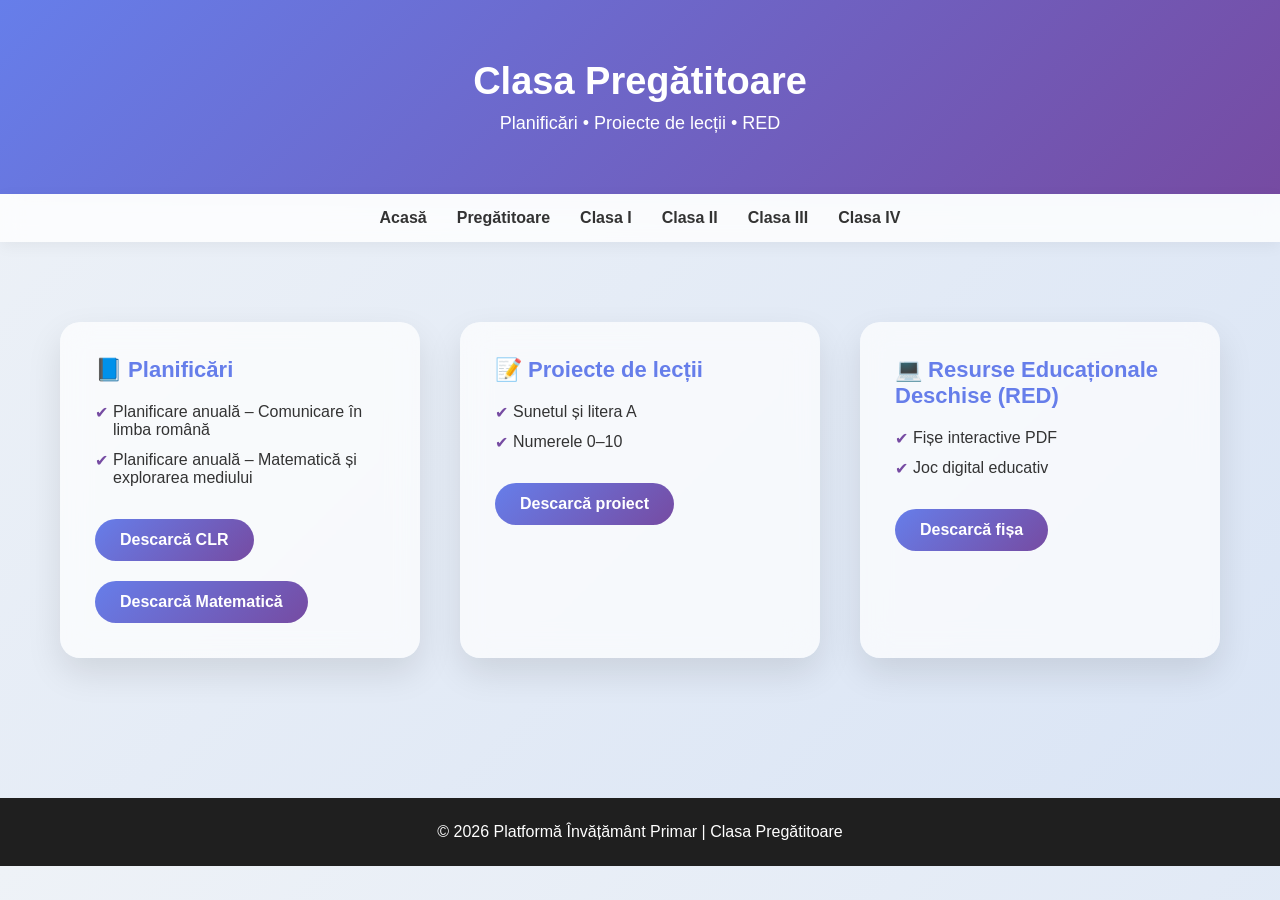
==== clasapregatitoare.html @ a6f1e0ff "Update clasapregatitoare.html" ====
<!DOCTYPE html>
<html lang="ro">
<head>
<meta charset="UTF-8">
<meta name="viewport" content="width=device-width, initial-scale=1.0">
<title>Clasa Pregătitoare</title>
<link rel="stylesheet" href="style.css">
</head>
<body>

<header>
<h1>Clasa Pregătitoare</h1>
<p>Planificări • Proiecte de lecții • RED</p>
</header>

<nav>
<ul>
<li><a href="index.html">Acasă</a></li>
<li><a href="clasapregatitoare.html">Pregătitoare</a></li>
<li><a href="clasa1.html">Clasa I</a></li>
<li><a href="clasa2.html">Clasa II</a></li>
<li><a href="clasa3.html">Clasa III</a></li>
<li><a href="clasa4.html">Clasa IV</a></li>
</ul>
</nav>

<div class="container">
<div class="card-grid">

<div class="card">
<h3>📘 Planificări</h3>
<ul>
<li>Planificare anuală – Comunicare în limba română</li>
<li>Planificare anuală – Matematică și explorarea mediului</li>
</ul>
<a href="pdf/Planificare_calendaristica_-_clasa_pregatitoare_2025.pdf" class="btn" download>Descarcă CLR</a>
<br>
<a href="pdf/Planificare_calendaristica_-_clasa_pregatitoare_2025.pdf" class="btn" download>Descarcă Matematică</a>
</div>

<div class="card">
<h3>📝 Proiecte de lecții</h3>
<ul>
<li>Sunetul și litera A</li>
<li>Numerele 0–10</li>
</ul>
<a href="pdf/proiect-litera-a.pdf" class="btn" download>Descarcă proiect</a>
</div>

<div class="card">
<h3>💻 Resurse Educaționale Deschise (RED)</h3>
<ul>
<li>Fișe interactive PDF</li>
<li>Joc digital educativ</li>
</ul>
<a href="pdf/fisa-interactiva.pdf" class="btn" download>Descarcă fișa</a>
</div>

</div>
</div>

<footer>
© 2026 Platformă Învățământ Primar | Clasa Pregătitoare
</footer>

</body>
</html>
---- style.css ----
* {
    margin: 0;
    padding: 0;
    box-sizing: border-box;
}

body {
    font-family: 'Segoe UI', sans-serif;
    background: linear-gradient(135deg, #eef2f7, #d9e4f5);
    color: #333;
    scroll-behavior: smooth;
}

/* HEADER */

header {
    background: linear-gradient(135deg, #667eea, #764ba2);
    color: white;
    text-align: center;
    padding: 60px 20px;
    animation: fadeDown 1s ease-in-out;
}

header h1 {
    font-size: 38px;
}

header p {
    margin-top: 10px;
    font-size: 18px;
}

/* NAV */

nav {
    background: rgba(255,255,255,0.8);
    backdrop-filter: blur(10px);
    padding: 15px;
    position: sticky;
    top: 0;
    box-shadow: 0 4px 15px rgba(0,0,0,0.05);
}

nav ul {
    display: flex;
    justify-content: center;
    list-style: none;
    gap: 30px;
}

nav a {
    text-decoration: none;
    color: #333;
    font-weight: 600;
    transition: 0.3s;
}

nav a:hover {
    color: #667eea;
    transform: scale(1.05);
}

/* CONTAINER */

.container {
    max-width: 1200px;
    margin: auto;
    padding: 80px 20px;
}

/* CARD GRID */

.card-grid {
    display: grid;
    grid-template-columns: repeat(auto-fit, minmax(300px, 1fr));
    gap: 40px;
}

/* CARDS */

.card {
    background: rgba(255,255,255,0.7);
    backdrop-filter: blur(15px);
    padding: 35px;
    border-radius: 20px;
    box-shadow: 0 15px 35px rgba(0,0,0,0.1);
    transition: all 0.4s ease;
    animation: fadeUp 1s ease-in-out;
}

.card:hover {
    transform: translateY(-10px) scale(1.02);
}

.card h3 {
    margin-bottom: 20px;
    color: #667eea;
    font-size: 22px;
}

.card ul {
    list-style: none;
}

.card ul li {
    margin-bottom: 12px;
    padding-left: 18px;
    position: relative;
}

.card ul li::before {
    content: "✔";
    position: absolute;
    left: 0;
    color: #764ba2;
}

/* BUTTON */

.btn {
    display: inline-block;
    margin-top: 20px;
    padding: 12px 25px;
    background: linear-gradient(135deg, #667eea, #764ba2);
    color: white;
    border-radius: 30px;
    text-decoration: none;
    font-weight: 600;
    transition: 0.3s;
}

.btn:hover {
    transform: scale(1.08);
    box-shadow: 0 10px 20px rgba(102,126,234,0.4);
}

/* FOOTER */

footer {
    background: #1f1f1f;
    color: white;
    text-align: center;
    padding: 25px;
    margin-top: 60px;
}

/* ANIMATIONS */

@keyframes fadeUp {
    from {opacity: 0; transform: translateY(30px);}
    to {opacity: 1; transform: translateY(0);}
}

@keyframes fadeDown {
    from {opacity: 0; transform: translateY(-30px);}
    to {opacity: 1; transform: translateY(0);}
}
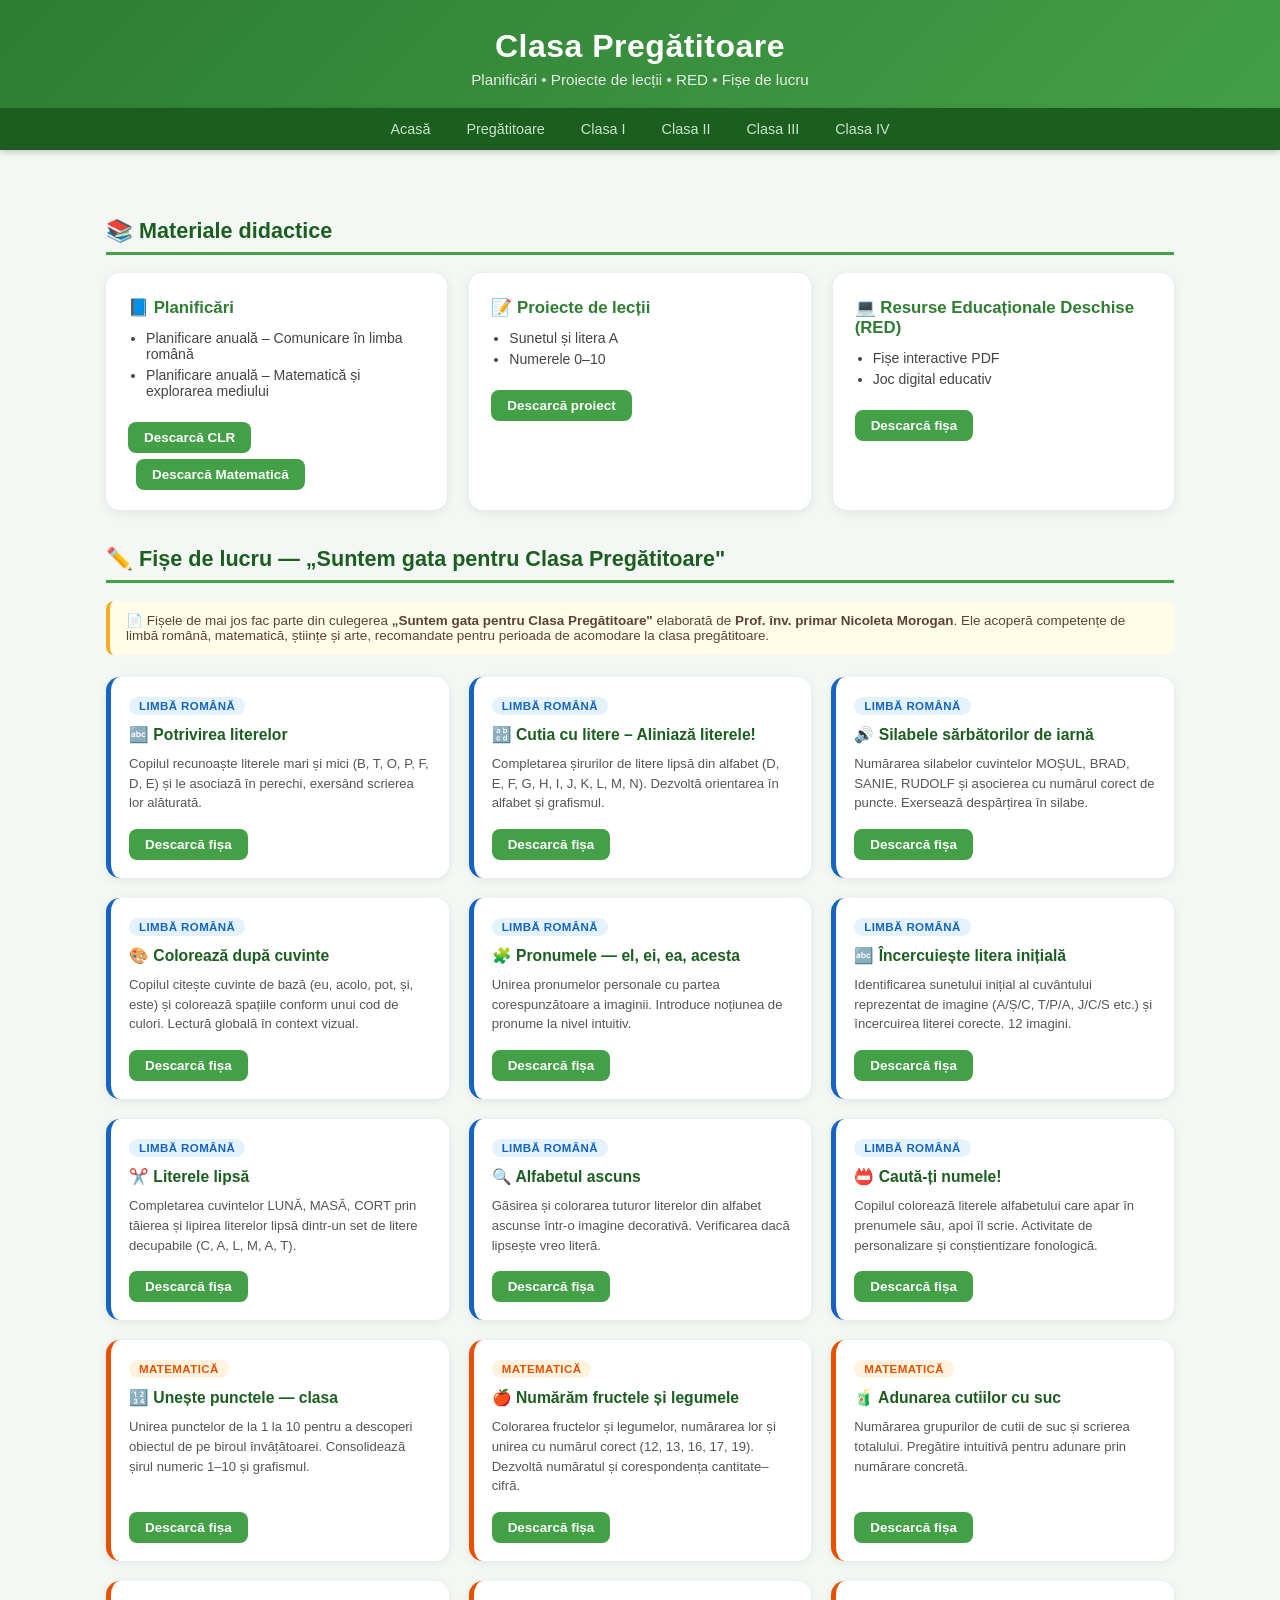
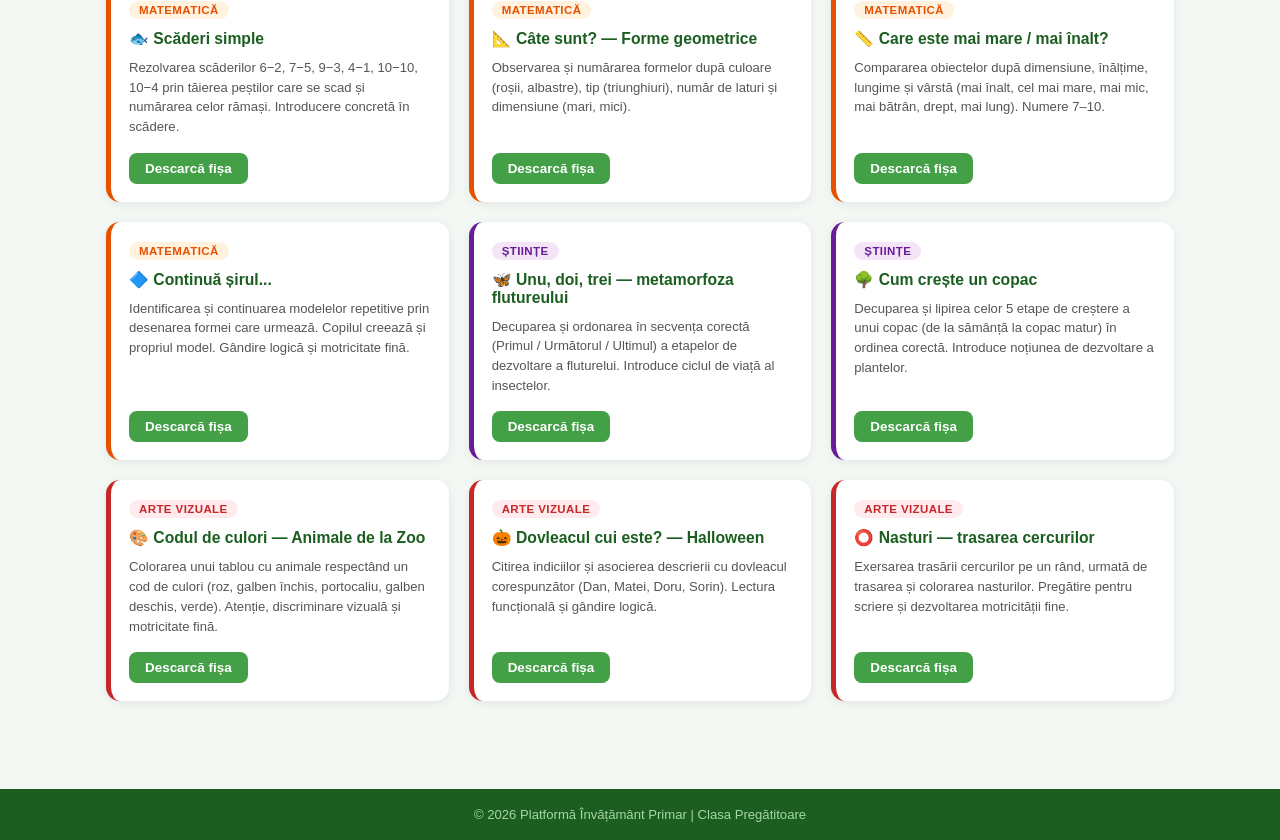
==== commit 40a8c520: "Update clasapregatitoare.html" ====
--- a/clasapregatitoare.html
+++ b/clasapregatitoare.html
@@ -4,63 +4,368 @@
 <meta charset="UTF-8">
 <meta name="viewport" content="width=device-width, initial-scale=1.0">
 <title>Clasa Pregătitoare</title>
-<link rel="stylesheet" href="style.css">
+<style>
+  /* ── Reset & base ── */
+  *, *::before, *::after { box-sizing: border-box; margin: 0; padding: 0; }
+
+  body {
+    font-family: 'Segoe UI', Arial, sans-serif;
+    background: #f4f8f4;
+    color: #2d3a2e;
+    min-height: 100vh;
+  }
+
+  /* ── Header ── */
+  header {
+    background: linear-gradient(135deg, #2e7d32 0%, #43a047 100%);
+    color: #fff;
+    padding: 28px 24px 20px;
+    text-align: center;
+    box-shadow: 0 3px 10px rgba(0,0,0,.18);
+  }
+  header h1 { font-size: 2rem; letter-spacing: .5px; }
+  header p  { margin-top: 6px; opacity: .88; font-size: .95rem; }
+
+  /* ── Nav ── */
+  nav {
+    background: #1b5e20;
+    position: sticky; top: 0; z-index: 100;
+    box-shadow: 0 2px 6px rgba(0,0,0,.2);
+  }
+  nav ul { display: flex; flex-wrap: wrap; list-style: none; justify-content: center; padding: 0 12px; }
+  nav ul li a {
+    display: block; color: #c8e6c9; padding: 13px 18px;
+    text-decoration: none; font-size: .9rem; font-weight: 500;
+    transition: background .2s, color .2s;
+  }
+  nav ul li a:hover { background: #2e7d32; color: #fff; }
+
+  /* ── Container ── */
+  .container { max-width: 1100px; margin: 0 auto; padding: 32px 16px 48px; }
+
+  /* ── Section titles ── */
+  .section-title {
+    font-size: 1.35rem; font-weight: 700; color: #1b5e20;
+    margin: 36px 0 18px; padding-bottom: 8px;
+    border-bottom: 3px solid #43a047;
+    display: flex; align-items: center; gap: 10px;
+  }
+
+  /* ── Card grid ── */
+  .card-grid {
+    display: grid;
+    grid-template-columns: repeat(auto-fill, minmax(300px, 1fr));
+    gap: 22px;
+  }
+
+  .card {
+    background: #fff;
+    border-radius: 14px;
+    padding: 24px 22px 20px;
+    box-shadow: 0 2px 12px rgba(0,0,0,.09);
+    display: flex; flex-direction: column; gap: 12px;
+    transition: transform .2s, box-shadow .2s;
+  }
+  .card:hover { transform: translateY(-3px); box-shadow: 0 6px 20px rgba(0,0,0,.13); }
+
+  .card h3 { font-size: 1.05rem; color: #2e7d32; }
+  .card ul { padding-left: 18px; }
+  .card ul li { font-size: .88rem; margin-bottom: 5px; color: #444; }
+
+  /* ── Buttons ── */
+  .btn {
+    display: inline-block; margin-top: 6px;
+    background: #43a047; color: #fff;
+    padding: 8px 16px; border-radius: 8px;
+    font-size: .84rem; font-weight: 600;
+    text-decoration: none; transition: background .2s;
+    width: fit-content;
+  }
+  .btn:hover { background: #2e7d32; }
+  .btn + .btn { margin-left: 8px; }
+
+  /* ── Fișe grid (wider cards for worksheets) ── */
+  .fise-grid {
+    display: grid;
+    grid-template-columns: repeat(auto-fill, minmax(270px, 1fr));
+    gap: 20px;
+  }
+
+  .fisa-card {
+    background: #fff;
+    border-radius: 14px;
+    padding: 20px 18px 18px;
+    box-shadow: 0 2px 10px rgba(0,0,0,.08);
+    display: flex; flex-direction: column; gap: 10px;
+    border-left: 5px solid #43a047;
+    transition: transform .2s, box-shadow .2s;
+  }
+  .fisa-card:hover { transform: translateY(-3px); box-shadow: 0 6px 18px rgba(0,0,0,.12); }
+
+  .fisa-card .badge {
+    display: inline-block; font-size: .72rem; font-weight: 700;
+    padding: 3px 10px; border-radius: 20px;
+    background: #e8f5e9; color: #2e7d32;
+    width: fit-content; text-transform: uppercase; letter-spacing: .4px;
+  }
+  .fisa-card h4 { font-size: .98rem; color: #1b5e20; }
+  .fisa-card p  { font-size: .82rem; color: #555; line-height: 1.5; flex: 1; }
+
+  /* domain color accents */
+  .fisa-card.clr  { border-left-color: #1565c0; }
+  .fisa-card.clr  .badge { background: #e3f2fd; color: #1565c0; }
+  .fisa-card.mat  { border-left-color: #e65100; }
+  .fisa-card.mat  .badge { background: #fff3e0; color: #e65100; }
+  .fisa-card.stiinte { border-left-color: #6a1b9a; }
+  .fisa-card.stiinte .badge { background: #f3e5f5; color: #6a1b9a; }
+  .fisa-card.arte { border-left-color: #c62828; }
+  .fisa-card.arte .badge { background: #ffebee; color: #c62828; }
+
+  /* ── Notice banner ── */
+  .notice {
+    background: #fffde7; border-left: 4px solid #f9a825;
+    border-radius: 8px; padding: 12px 16px;
+    font-size: .84rem; color: #5d4037; margin-bottom: 22px;
+  }
+
+  /* ── Footer ── */
+  footer {
+    background: #1b5e20; color: #a5d6a7;
+    text-align: center; padding: 18px;
+    font-size: .82rem; margin-top: 40px;
+  }
+
+  @media (max-width: 600px) {
+    header h1 { font-size: 1.4rem; }
+    nav ul li a { padding: 10px 11px; font-size: .8rem; }
+  }
+</style>
 </head>
 <body>
 
 <header>
-<h1>Clasa Pregătitoare</h1>
-<p>Planificări • Proiecte de lecții • RED</p>
+  <h1>Clasa Pregătitoare</h1>
+  <p>Planificări • Proiecte de lecții • RED • Fișe de lucru</p>
 </header>
 
 <nav>
-<ul>
-<li><a href="index.html">Acasă</a></li>
-<li><a href="clasapregatitoare.html">Pregătitoare</a></li>
-<li><a href="clasa1.html">Clasa I</a></li>
-<li><a href="clasa2.html">Clasa II</a></li>
-<li><a href="clasa3.html">Clasa III</a></li>
-<li><a href="clasa4.html">Clasa IV</a></li>
-</ul>
+  <ul>
+    <li><a href="index.html">Acasă</a></li>
+    <li><a href="clasapregatitoare.html">Pregătitoare</a></li>
+    <li><a href="clasa1.html">Clasa I</a></li>
+    <li><a href="clasa2.html">Clasa II</a></li>
+    <li><a href="clasa3.html">Clasa III</a></li>
+    <li><a href="clasa4.html">Clasa IV</a></li>
+  </ul>
 </nav>
 
 <div class="container">
-<div class="card-grid">
-
-<div class="card">
-<h3>📘 Planificări</h3>
-<ul>
-<li>Planificare anuală – Comunicare în limba română</li>
-<li>Planificare anuală – Matematică și explorarea mediului</li>
-</ul>
-<a href="pdf/Planificare_calendaristica_-_clasa_pregatitoare_2025.pdf" class="btn" download>Descarcă CLR</a>
-<br>
-<a href="pdf/Planificare_calendaristica_-_clasa_pregatitoare_2025.pdf" class="btn" download>Descarcă Matematică</a>
-</div>
-
-<div class="card">
-<h3>📝 Proiecte de lecții</h3>
-<ul>
-<li>Sunetul și litera A</li>
-<li>Numerele 0–10</li>
-</ul>
-<a href="pdf/proiect-litera-a.pdf" class="btn" download>Descarcă proiect</a>
-</div>
-
-<div class="card">
-<h3>💻 Resurse Educaționale Deschise (RED)</h3>
-<ul>
-<li>Fișe interactive PDF</li>
-<li>Joc digital educativ</li>
-</ul>
-<a href="pdf/fisa-interactiva.pdf" class="btn" download>Descarcă fișa</a>
-</div>
-
-</div>
-</div>
+
+  <!-- ═══════════════ PLANIFICĂRI & PROIECTE ════════════════ -->
+  <div class="section-title">📚 Materiale didactice</div>
+  <div class="card-grid">
+
+    <div class="card">
+      <h3>📘 Planificări</h3>
+      <ul>
+        <li>Planificare anuală – Comunicare în limba română</li>
+        <li>Planificare anuală – Matematică și explorarea mediului</li>
+      </ul>
+      <div>
+        <a href="pdf/Planificare_calendaristica_-_clasa_pregatitoare_2025.pdf" class="btn" download>Descarcă CLR</a>
+        <a href="pdf/Planificare_calendaristica_-_clasa_pregatitoare_2025.pdf" class="btn" download>Descarcă Matematică</a>
+      </div>
+    </div>
+
+    <div class="card">
+      <h3>📝 Proiecte de lecții</h3>
+      <ul>
+        <li>Sunetul și litera A</li>
+        <li>Numerele 0–10</li>
+      </ul>
+      <a href="pdf/proiect-litera-a.pdf" class="btn" download>Descarcă proiect</a>
+    </div>
+
+    <div class="card">
+      <h3>💻 Resurse Educaționale Deschise (RED)</h3>
+      <ul>
+        <li>Fișe interactive PDF</li>
+        <li>Joc digital educativ</li>
+      </ul>
+      <a href="pdf/fisa-interactiva.pdf" class="btn" download>Descarcă fișa</a>
+    </div>
+
+  </div><!-- /.card-grid -->
+
+
+  <!-- ═══════════════ FIȘE DE LUCRU ════════════════ -->
+  <div class="section-title">✏️ Fișe de lucru — „Suntem gata pentru Clasa Pregătitoare"</div>
+
+  <div class="notice">
+    📄 Fișele de mai jos fac parte din culegerea <strong>„Suntem gata pentru Clasa Pregătitoare"</strong>
+    elaborată de <strong>Prof. înv. primar Nicoleta Morogan</strong>. Ele acoperă competențe de limbă română,
+    matematică, științe și arte, recomandate pentru perioada de acomodare la clasa pregătitoare.
+  </div>
+
+  <div class="fise-grid">
+
+    <!-- CLR -->
+    <div class="fisa-card clr">
+      <span class="badge">Limbă română</span>
+      <h4>🔤 Potrivirea literelor</h4>
+      <p>Copilul recunoaște literele mari și mici (B, T, O, P, F, D, E) și le asociază în perechi, exersând scrierea lor alăturată.</p>
+      <a href="pdf/372310698-Clasa-Pregatitoare-Fise.pdf" class="btn" download>Descarcă fișa</a>
+    </div>
+
+    <div class="fisa-card clr">
+      <span class="badge">Limbă română</span>
+      <h4>🔡 Cutia cu litere – Aliniază literele!</h4>
+      <p>Completarea șirurilor de litere lipsă din alfabet (D, E, F, G, H, I, J, K, L, M, N). Dezvoltă orientarea în alfabet și grafismul.</p>
+      <a href="pdf/372310698-Clasa-Pregatitoare-Fise.pdf" class="btn" download>Descarcă fișa</a>
+    </div>
+
+    <div class="fisa-card clr">
+      <span class="badge">Limbă română</span>
+      <h4>🔊 Silabele sărbătorilor de iarnă</h4>
+      <p>Numărarea silabelor cuvintelor MOȘUL, BRAD, SANIE, RUDOLF și asocierea cu numărul corect de puncte. Exersează despărțirea în silabe.</p>
+      <a href="pdf/372310698-Clasa-Pregatitoare-Fise.pdf" class="btn" download>Descarcă fișa</a>
+    </div>
+
+    <div class="fisa-card clr">
+      <span class="badge">Limbă română</span>
+      <h4>🎨 Colorează după cuvinte</h4>
+      <p>Copilul citește cuvinte de bază (eu, acolo, pot, și, este) și colorează spațiile conform unui cod de culori. Lectură globală în context vizual.</p>
+      <a href="pdf/372310698-Clasa-Pregatitoare-Fise.pdf" class="btn" download>Descarcă fișa</a>
+    </div>
+
+    <div class="fisa-card clr">
+      <span class="badge">Limbă română</span>
+      <h4>🧩 Pronumele — el, ei, ea, acesta</h4>
+      <p>Unirea pronumelor personale cu partea corespunzătoare a imaginii. Introduce noțiunea de pronume la nivel intuitiv.</p>
+      <a href="pdf/372310698-Clasa-Pregatitoare-Fise.pdf" class="btn" download>Descarcă fișa</a>
+    </div>
+
+    <div class="fisa-card clr">
+      <span class="badge">Limbă română</span>
+      <h4>🔤 Încercuiește litera inițială</h4>
+      <p>Identificarea sunetului inițial al cuvântului reprezentat de imagine (A/Ș/C, T/P/A, J/C/S etc.) și încercuirea literei corecte. 12 imagini.</p>
+      <a href="pdf/372310698-Clasa-Pregatitoare-Fise.pdf" class="btn" download>Descarcă fișa</a>
+    </div>
+
+    <div class="fisa-card clr">
+      <span class="badge">Limbă română</span>
+      <h4>✂️ Literele lipsă</h4>
+      <p>Completarea cuvintelor LUNĂ, MASĂ, CORT prin tăierea și lipirea literelor lipsă dintr-un set de litere decupabile (C, A, L, M, A, T).</p>
+      <a href="pdf/372310698-Clasa-Pregatitoare-Fise.pdf" class="btn" download>Descarcă fișa</a>
+    </div>
+
+    <div class="fisa-card clr">
+      <span class="badge">Limbă română</span>
+      <h4>🔍 Alfabetul ascuns</h4>
+      <p>Găsirea și colorarea tuturor literelor din alfabet ascunse într-o imagine decorativă. Verificarea dacă lipsește vreo literă.</p>
+      <a href="pdf/372310698-Clasa-Pregatitoare-Fise.pdf" class="btn" download>Descarcă fișa</a>
+    </div>
+
+    <div class="fisa-card clr">
+      <span class="badge">Limbă română</span>
+      <h4>📛 Caută-ți numele!</h4>
+      <p>Copilul colorează literele alfabetului care apar în prenumele său, apoi îl scrie. Activitate de personalizare și conștientizare fonologică.</p>
+      <a href="pdf/372310698-Clasa-Pregatitoare-Fise.pdf" class="btn" download>Descarcă fișa</a>
+    </div>
+
+    <!-- MATEMATICĂ -->
+    <div class="fisa-card mat">
+      <span class="badge">Matematică</span>
+      <h4>🔢 Unește punctele — clasa</h4>
+      <p>Unirea punctelor de la 1 la 10 pentru a descoperi obiectul de pe biroul învățătoarei. Consolidează șirul numeric 1–10 și grafismul.</p>
+      <a href="pdf/372310698-Clasa-Pregatitoare-Fise.pdf" class="btn" download>Descarcă fișa</a>
+    </div>
+
+    <div class="fisa-card mat">
+      <span class="badge">Matematică</span>
+      <h4>🍎 Numărăm fructele și legumele</h4>
+      <p>Colorarea fructelor și legumelor, numărarea lor și unirea cu numărul corect (12, 13, 16, 17, 19). Dezvoltă număratul și corespondența cantitate–cifră.</p>
+      <a href="pdf/372310698-Clasa-Pregatitoare-Fise.pdf" class="btn" download>Descarcă fișa</a>
+    </div>
+
+    <div class="fisa-card mat">
+      <span class="badge">Matematică</span>
+      <h4>🧃 Adunarea cutiilor cu suc</h4>
+      <p>Numărarea grupurilor de cutii de suc și scrierea totalului. Pregătire intuitivă pentru adunare prin numărare concretă.</p>
+      <a href="pdf/372310698-Clasa-Pregatitoare-Fise.pdf" class="btn" download>Descarcă fișa</a>
+    </div>
+
+    <div class="fisa-card mat">
+      <span class="badge">Matematică</span>
+      <h4>🐟 Scăderi simple</h4>
+      <p>Rezolvarea scăderilor 6−2, 7−5, 9−3, 4−1, 10−10, 10−4 prin tăierea peștilor care se scad și numărarea celor rămași. Introducere concretă în scădere.</p>
+      <a href="pdf/372310698-Clasa-Pregatitoare-Fise.pdf" class="btn" download>Descarcă fișa</a>
+    </div>
+
+    <div class="fisa-card mat">
+      <span class="badge">Matematică</span>
+      <h4>📐 Câte sunt? — Forme geometrice</h4>
+      <p>Observarea și numărarea formelor după culoare (roșii, albastre), tip (triunghiuri), număr de laturi și dimensiune (mari, mici).</p>
+      <a href="pdf/372310698-Clasa-Pregatitoare-Fise.pdf" class="btn" download>Descarcă fișa</a>
+    </div>
+
+    <div class="fisa-card mat">
+      <span class="badge">Matematică</span>
+      <h4>📏 Care este mai mare / mai înalt?</h4>
+      <p>Compararea obiectelor după dimensiune, înălțime, lungime și vârstă (mai înalt, cel mai mare, mai mic, mai bătrân, drept, mai lung). Numere 7–10.</p>
+      <a href="pdf/372310698-Clasa-Pregatitoare-Fise.pdf" class="btn" download>Descarcă fișa</a>
+    </div>
+
+    <div class="fisa-card mat">
+      <span class="badge">Matematică</span>
+      <h4>🔷 Continuă șirul...</h4>
+      <p>Identificarea și continuarea modelelor repetitive prin desenarea formei care urmează. Copilul creează și propriul model. Gândire logică și motricitate fină.</p>
+      <a href="pdf/372310698-Clasa-Pregatitoare-Fise.pdf" class="btn" download>Descarcă fișa</a>
+    </div>
+
+    <!-- ȘTIINȚE -->
+    <div class="fisa-card stiinte">
+      <span class="badge">Științe</span>
+      <h4>🦋 Unu, doi, trei — metamorfoza flutureului</h4>
+      <p>Decuparea și ordonarea în secvența corectă (Primul / Următorul / Ultimul) a etapelor de dezvoltare a fluturelui. Introduce ciclul de viață al insectelor.</p>
+      <a href="pdf/372310698-Clasa-Pregatitoare-Fise.pdf" class="btn" download>Descarcă fișa</a>
+    </div>
+
+    <div class="fisa-card stiinte">
+      <span class="badge">Științe</span>
+      <h4>🌳 Cum crește un copac</h4>
+      <p>Decuparea și lipirea celor 5 etape de creștere a unui copac (de la sămânță la copac matur) în ordinea corectă. Introduce noțiunea de dezvoltare a plantelor.</p>
+      <a href="pdf/372310698-Clasa-Pregatitoare-Fise.pdf" class="btn" download>Descarcă fișa</a>
+    </div>
+
+    <!-- ARTE -->
+    <div class="fisa-card arte">
+      <span class="badge">Arte vizuale</span>
+      <h4>🎨 Codul de culori — Animale de la Zoo</h4>
+      <p>Colorarea unui tablou cu animale respectând un cod de culori (roz, galben închis, portocaliu, galben deschis, verde). Atenție, discriminare vizuală și motricitate fină.</p>
+      <a href="pdf/372310698-Clasa-Pregatitoare-Fise.pdf" class="btn" download>Descarcă fișa</a>
+    </div>
+
+    <div class="fisa-card arte">
+      <span class="badge">Arte vizuale</span>
+      <h4>🎃 Dovleacul cui este? — Halloween</h4>
+      <p>Citirea indiciilor și asocierea descrierii cu dovleacul corespunzător (Dan, Matei, Doru, Sorin). Lectura funcțională și gândire logică.</p>
+      <a href="pdf/372310698-Clasa-Pregatitoare-Fise.pdf" class="btn" download>Descarcă fișa</a>
+    </div>
+
+    <div class="fisa-card arte">
+      <span class="badge">Arte vizuale</span>
+      <h4>⭕ Nasturi — trasarea cercurilor</h4>
+      <p>Exersarea trasării cercurilor pe un rând, urmată de trasarea și colorarea nasturilor. Pregătire pentru scriere și dezvoltarea motricității fine.</p>
+      <a href="pdf/372310698-Clasa-Pregatitoare-Fise.pdf" class="btn" download>Descarcă fișa</a>
+    </div>
+
+  </div><!-- /.fise-grid -->
+
+</div><!-- /.container -->
 
 <footer>
-© 2026 Platformă Învățământ Primar | Clasa Pregătitoare
+  © 2026 Platformă Învățământ Primar | Clasa Pregătitoare
 </footer>
 
 </body>
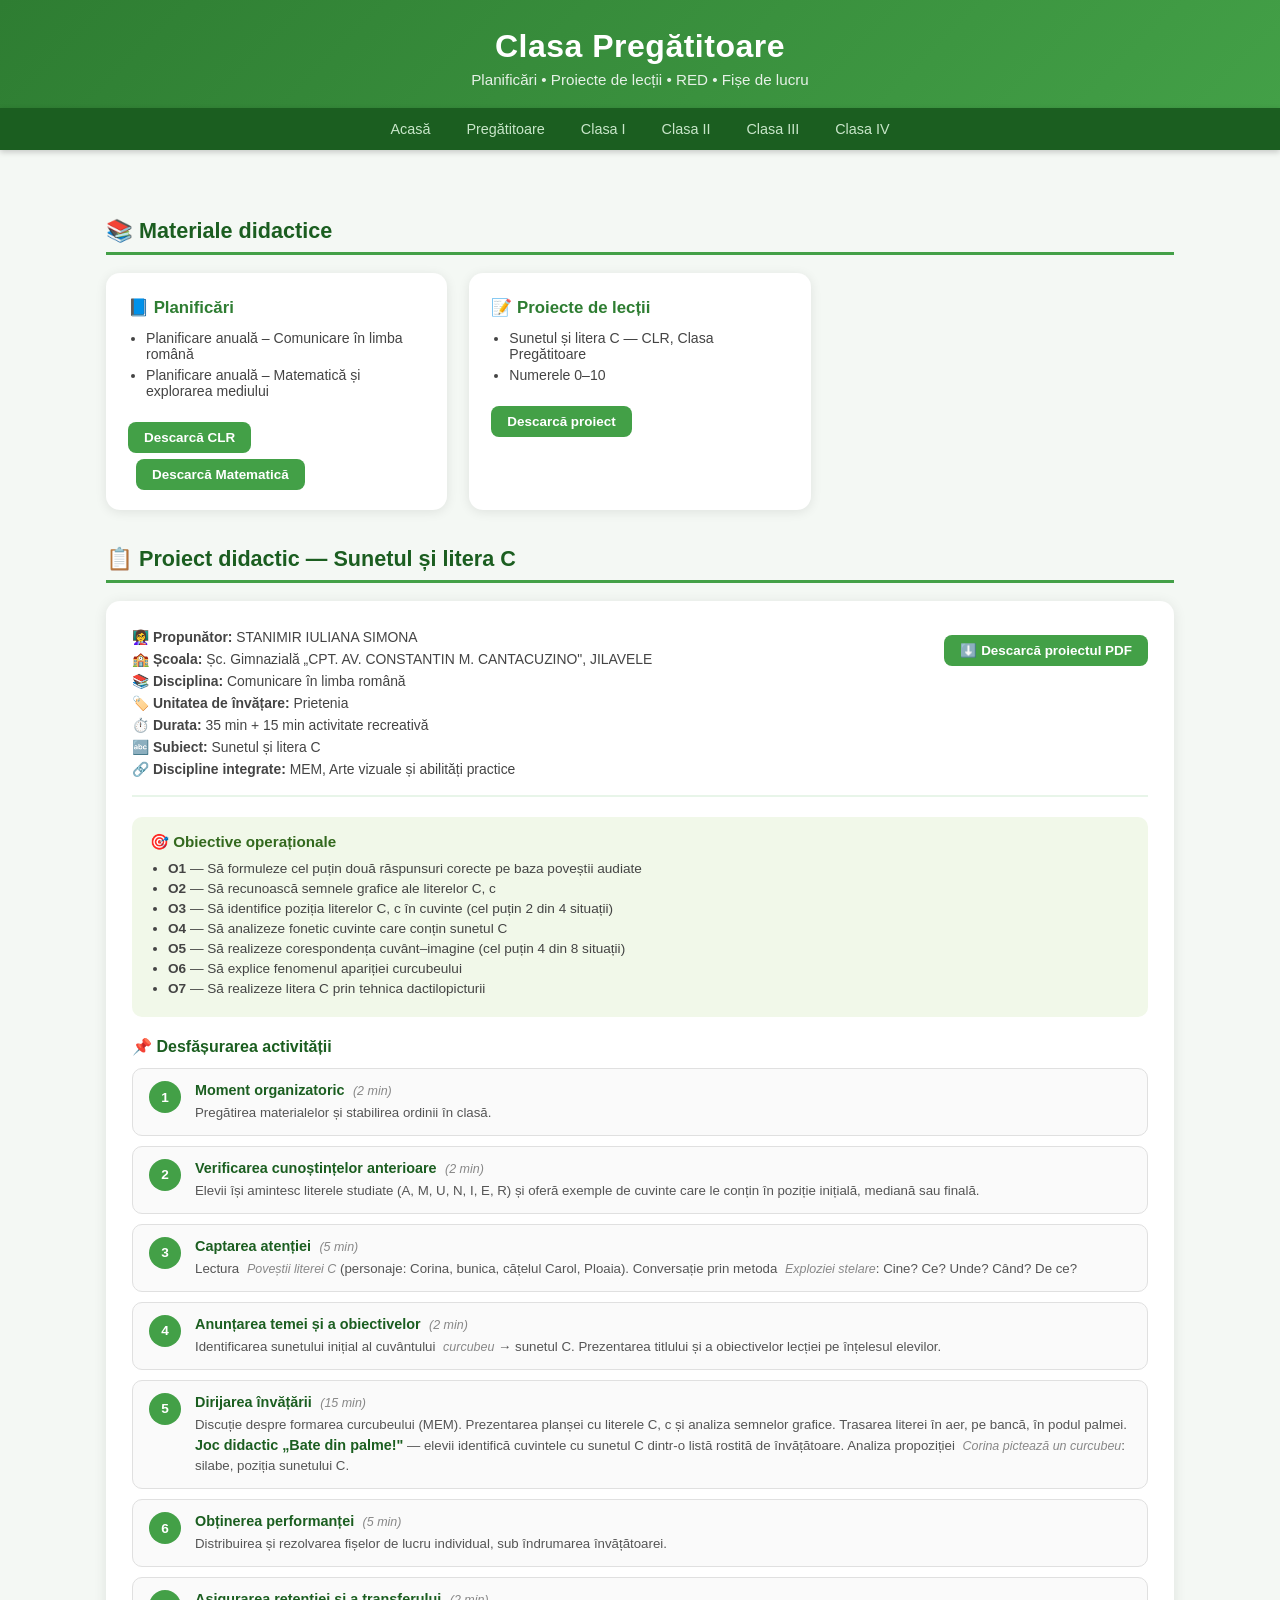
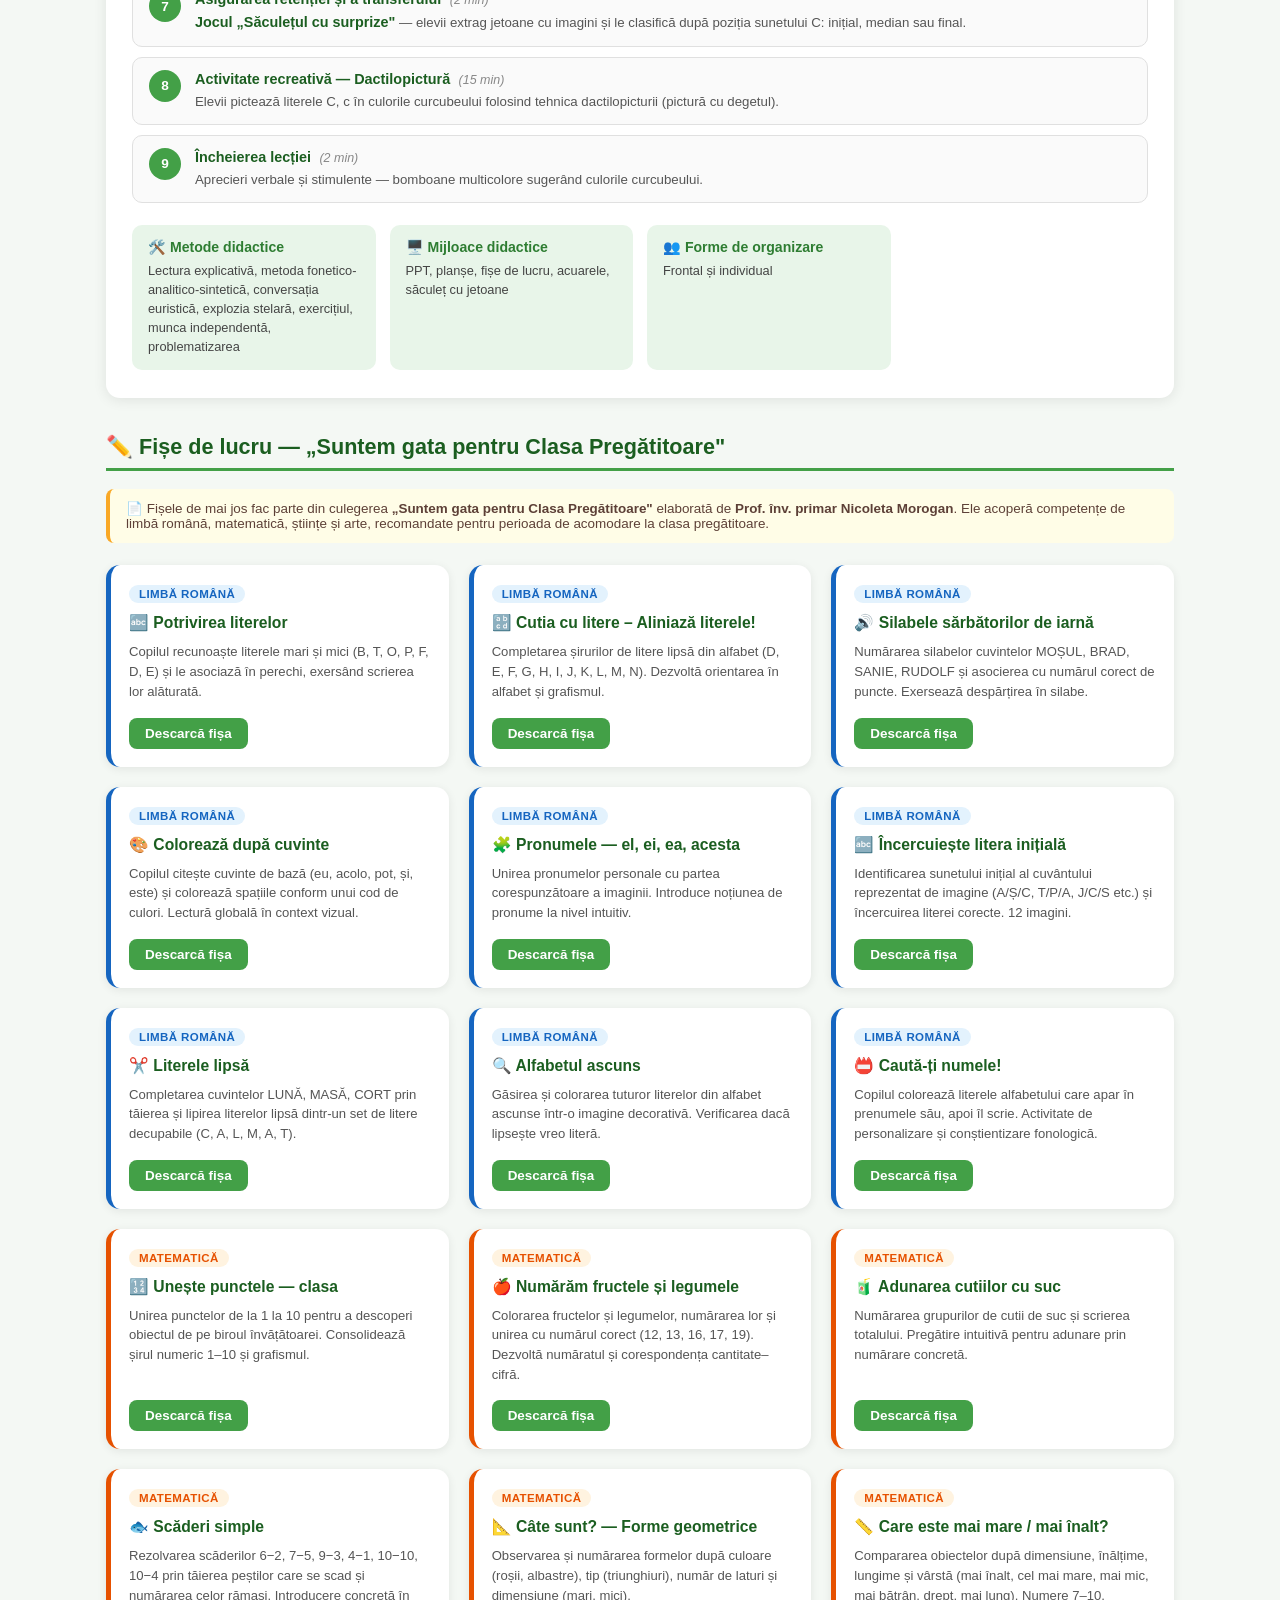
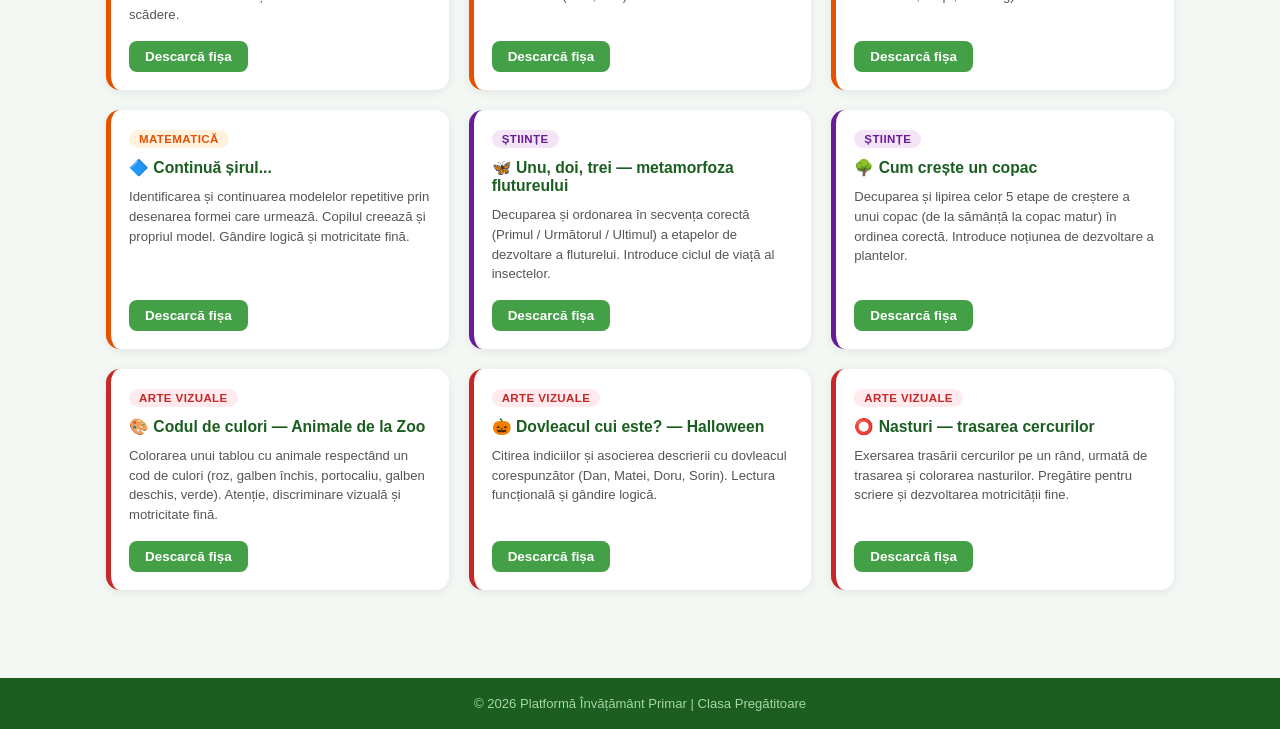
==== commit dae57bef: "Update clasapregatitoare.html" ====
--- a/clasapregatitoare.html
+++ b/clasapregatitoare.html
@@ -120,6 +120,60 @@
   .fisa-card.stiinte .badge { background: #f3e5f5; color: #6a1b9a; }
   .fisa-card.arte { border-left-color: #c62828; }
   .fisa-card.arte .badge { background: #ffebee; color: #c62828; }
+
+  /* ── Proiect didactic ── */
+  .proiect-box {
+    background: #fff;
+    border-radius: 14px;
+    padding: 28px 26px;
+    box-shadow: 0 2px 14px rgba(0,0,0,.09);
+    margin-bottom: 16px;
+  }
+
+  .proiect-header {
+    display: flex; flex-wrap: wrap; align-items: flex-start;
+    justify-content: space-between; gap: 16px;
+    padding-bottom: 18px; border-bottom: 2px solid #e8f5e9;
+    margin-bottom: 20px;
+  }
+  .proiect-meta { display: flex; flex-direction: column; gap: 6px; }
+  .proiect-meta span { font-size: .87rem; color: #444; }
+
+  .proiect-obiective {
+    background: #f1f8e9; border-radius: 10px;
+    padding: 16px 18px; margin-bottom: 4px;
+  }
+  .proiect-obiective h4 { color: #33691e; margin-bottom: 10px; font-size: .95rem; }
+  .proiect-obiective ul { padding-left: 18px; }
+  .proiect-obiective ul li { font-size: .85rem; color: #444; margin-bottom: 5px; }
+
+  .etape-grid { display: flex; flex-direction: column; gap: 10px; margin-bottom: 22px; }
+
+  .etapa {
+    display: flex; align-items: flex-start; gap: 14px;
+    background: #fafafa; border-radius: 10px;
+    padding: 12px 16px; border: 1px solid #e0e0e0;
+  }
+  .etapa-nr {
+    min-width: 32px; height: 32px; border-radius: 50%;
+    background: #43a047; color: #fff;
+    display: flex; align-items: center; justify-content: center;
+    font-size: .85rem; font-weight: 700; flex-shrink: 0;
+  }
+  .etapa-continut strong { font-size: .9rem; color: #1b5e20; }
+  .etapa-continut em { font-size: .78rem; color: #888; margin-left: 4px; }
+  .etapa-continut p { font-size: .83rem; color: #555; margin-top: 4px; line-height: 1.5; }
+
+  .proiect-strategii {
+    display: grid;
+    grid-template-columns: repeat(auto-fill, minmax(220px, 1fr));
+    gap: 14px; margin-top: 6px;
+  }
+  .proiect-strategii > div {
+    background: #e8f5e9; border-radius: 10px; padding: 14px 16px;
+  }
+  .proiect-strategii h4 { font-size: .88rem; color: #2e7d32; margin-bottom: 6px; }
+  .proiect-strategii p  { font-size: .8rem; color: #444; line-height: 1.5; }
 
   /* ── Notice banner ── */
   .notice {
@@ -180,22 +234,139 @@
     <div class="card">
       <h3>📝 Proiecte de lecții</h3>
       <ul>
-        <li>Sunetul și litera A</li>
+        <li>Sunetul și litera C — CLR, Clasa Pregătitoare</li>
         <li>Numerele 0–10</li>
       </ul>
-      <a href="pdf/proiect-litera-a.pdf" class="btn" download>Descarcă proiect</a>
-    </div>
-
-    <div class="card">
-      <h3>💻 Resurse Educaționale Deschise (RED)</h3>
+      <a href="pdf/440409042-Plan-de-lectie-clasa-pregatitoare-doc.pdf" class="btn" download>Descarcă proiect</a>
+    </div>
+
+  </div><!-- /.card-grid -->
+
+
+  <!-- ═══════════════ PROIECT DIDACTIC DETALIAT ════════════════ -->
+  <div class="section-title">📋 Proiect didactic — Sunetul și litera C</div>
+
+  <div class="proiect-box">
+
+    <div class="proiect-header">
+      <div class="proiect-meta">
+        <span>👩‍🏫 <strong>Propunător:</strong> STANIMIR IULIANA SIMONA</span>
+        <span>🏫 <strong>Școala:</strong> Șc. Gimnazială „CPT. AV. CONSTANTIN M. CANTACUZINO", JILAVELE</span>
+        <span>📚 <strong>Disciplina:</strong> Comunicare în limba română</span>
+        <span>🏷️ <strong>Unitatea de învățare:</strong> Prietenia</span>
+        <span>⏱️ <strong>Durata:</strong> 35 min + 15 min activitate recreativă</span>
+        <span>🔤 <strong>Subiect:</strong> Sunetul și litera C</span>
+        <span>🔗 <strong>Discipline integrate:</strong> MEM, Arte vizuale și abilități practice</span>
+      </div>
+      <a href="pdf/440409042-Plan-de-lectie-clasa-pregatitoare-doc.pdf" class="btn" download>⬇️ Descarcă proiectul PDF</a>
+    </div>
+
+    <div class="proiect-obiective">
+      <h4>🎯 Obiective operaționale</h4>
       <ul>
-        <li>Fișe interactive PDF</li>
-        <li>Joc digital educativ</li>
+        <li><strong>O1</strong> — Să formuleze cel puțin două răspunsuri corecte pe baza poveștii audiate</li>
+        <li><strong>O2</strong> — Să recunoască semnele grafice ale literelor C, c</li>
+        <li><strong>O3</strong> — Să identifice poziția literelor C, c în cuvinte (cel puțin 2 din 4 situații)</li>
+        <li><strong>O4</strong> — Să analizeze fonetic cuvinte care conțin sunetul C</li>
+        <li><strong>O5</strong> — Să realizeze corespondența cuvânt–imagine (cel puțin 4 din 8 situații)</li>
+        <li><strong>O6</strong> — Să explice fenomenul apariției curcubeului</li>
+        <li><strong>O7</strong> — Să realizeze litera C prin tehnica dactilopicturii</li>
       </ul>
-      <a href="pdf/fisa-interactiva.pdf" class="btn" download>Descarcă fișa</a>
-    </div>
-
-  </div><!-- /.card-grid -->
+    </div>
+
+    <h4 style="color:#1b5e20; margin: 20px 0 12px;">📌 Desfășurarea activității</h4>
+    <div class="etape-grid">
+
+      <div class="etapa">
+        <div class="etapa-nr">1</div>
+        <div class="etapa-continut">
+          <strong>Moment organizatoric</strong> <em>(2 min)</em>
+          <p>Pregătirea materialelor și stabilirea ordinii în clasă.</p>
+        </div>
+      </div>
+
+      <div class="etapa">
+        <div class="etapa-nr">2</div>
+        <div class="etapa-continut">
+          <strong>Verificarea cunoștințelor anterioare</strong> <em>(2 min)</em>
+          <p>Elevii își amintesc literele studiate (A, M, U, N, I, E, R) și oferă exemple de cuvinte care le conțin în poziție inițială, mediană sau finală.</p>
+        </div>
+      </div>
+
+      <div class="etapa">
+        <div class="etapa-nr">3</div>
+        <div class="etapa-continut">
+          <strong>Captarea atenției</strong> <em>(5 min)</em>
+          <p>Lectura <em>Poveștii literei C</em> (personaje: Corina, bunica, cățelul Carol, Ploaia). Conversație prin metoda <em>Exploziei stelare</em>: Cine? Ce? Unde? Când? De ce?</p>
+        </div>
+      </div>
+
+      <div class="etapa">
+        <div class="etapa-nr">4</div>
+        <div class="etapa-continut">
+          <strong>Anunțarea temei și a obiectivelor</strong> <em>(2 min)</em>
+          <p>Identificarea sunetului inițial al cuvântului <em>curcubeu</em> → sunetul C. Prezentarea titlului și a obiectivelor lecției pe înțelesul elevilor.</p>
+        </div>
+      </div>
+
+      <div class="etapa">
+        <div class="etapa-nr">5</div>
+        <div class="etapa-continut">
+          <strong>Dirijarea învățării</strong> <em>(15 min)</em>
+          <p>Discuție despre formarea curcubeului (MEM). Prezentarea planșei cu literele C, c și analiza semnelor grafice. Trasarea literei în aer, pe bancă, în podul palmei. <strong>Joc didactic „Bate din palme!"</strong> — elevii identifică cuvintele cu sunetul C dintr-o listă rostită de învățătoare. Analiza propoziției <em>Corina pictează un curcubeu</em>: silabe, poziția sunetului C.</p>
+        </div>
+      </div>
+
+      <div class="etapa">
+        <div class="etapa-nr">6</div>
+        <div class="etapa-continut">
+          <strong>Obținerea performanței</strong> <em>(5 min)</em>
+          <p>Distribuirea și rezolvarea fișelor de lucru individual, sub îndrumarea învățătoarei.</p>
+        </div>
+      </div>
+
+      <div class="etapa">
+        <div class="etapa-nr">7</div>
+        <div class="etapa-continut">
+          <strong>Asigurarea retenției și a transferului</strong> <em>(2 min)</em>
+          <p><strong>Jocul „Săculețul cu surprize"</strong> — elevii extrag jetoane cu imagini și le clasifică după poziția sunetului C: inițial, median sau final.</p>
+        </div>
+      </div>
+
+      <div class="etapa">
+        <div class="etapa-nr">8</div>
+        <div class="etapa-continut">
+          <strong>Activitate recreativă — Dactilopictură</strong> <em>(15 min)</em>
+          <p>Elevii pictează literele C, c în culorile curcubeului folosind tehnica dactilopicturii (pictură cu degetul).</p>
+        </div>
+      </div>
+
+      <div class="etapa">
+        <div class="etapa-nr">9</div>
+        <div class="etapa-continut">
+          <strong>Încheierea lecției</strong> <em>(2 min)</em>
+          <p>Aprecieri verbale și stimulente — bomboane multicolore sugerând culorile curcubeului.</p>
+        </div>
+      </div>
+
+    </div><!-- /.etape-grid -->
+
+    <div class="proiect-strategii">
+      <div>
+        <h4>🛠️ Metode didactice</h4>
+        <p>Lectura explicativă, metoda fonetico-analitico-sintetică, conversația euristică, explozia stelară, exercițiul, munca independentă, problematizarea</p>
+      </div>
+      <div>
+        <h4>🖥️ Mijloace didactice</h4>
+        <p>PPT, planșe, fișe de lucru, acuarele, săculeț cu jetoane</p>
+      </div>
+      <div>
+        <h4>👥 Forme de organizare</h4>
+        <p>Frontal și individual</p>
+      </div>
+    </div>
+
+  </div><!-- /.proiect-box -->
 
 
   <!-- ═══════════════ FIȘE DE LUCRU ════════════════ -->
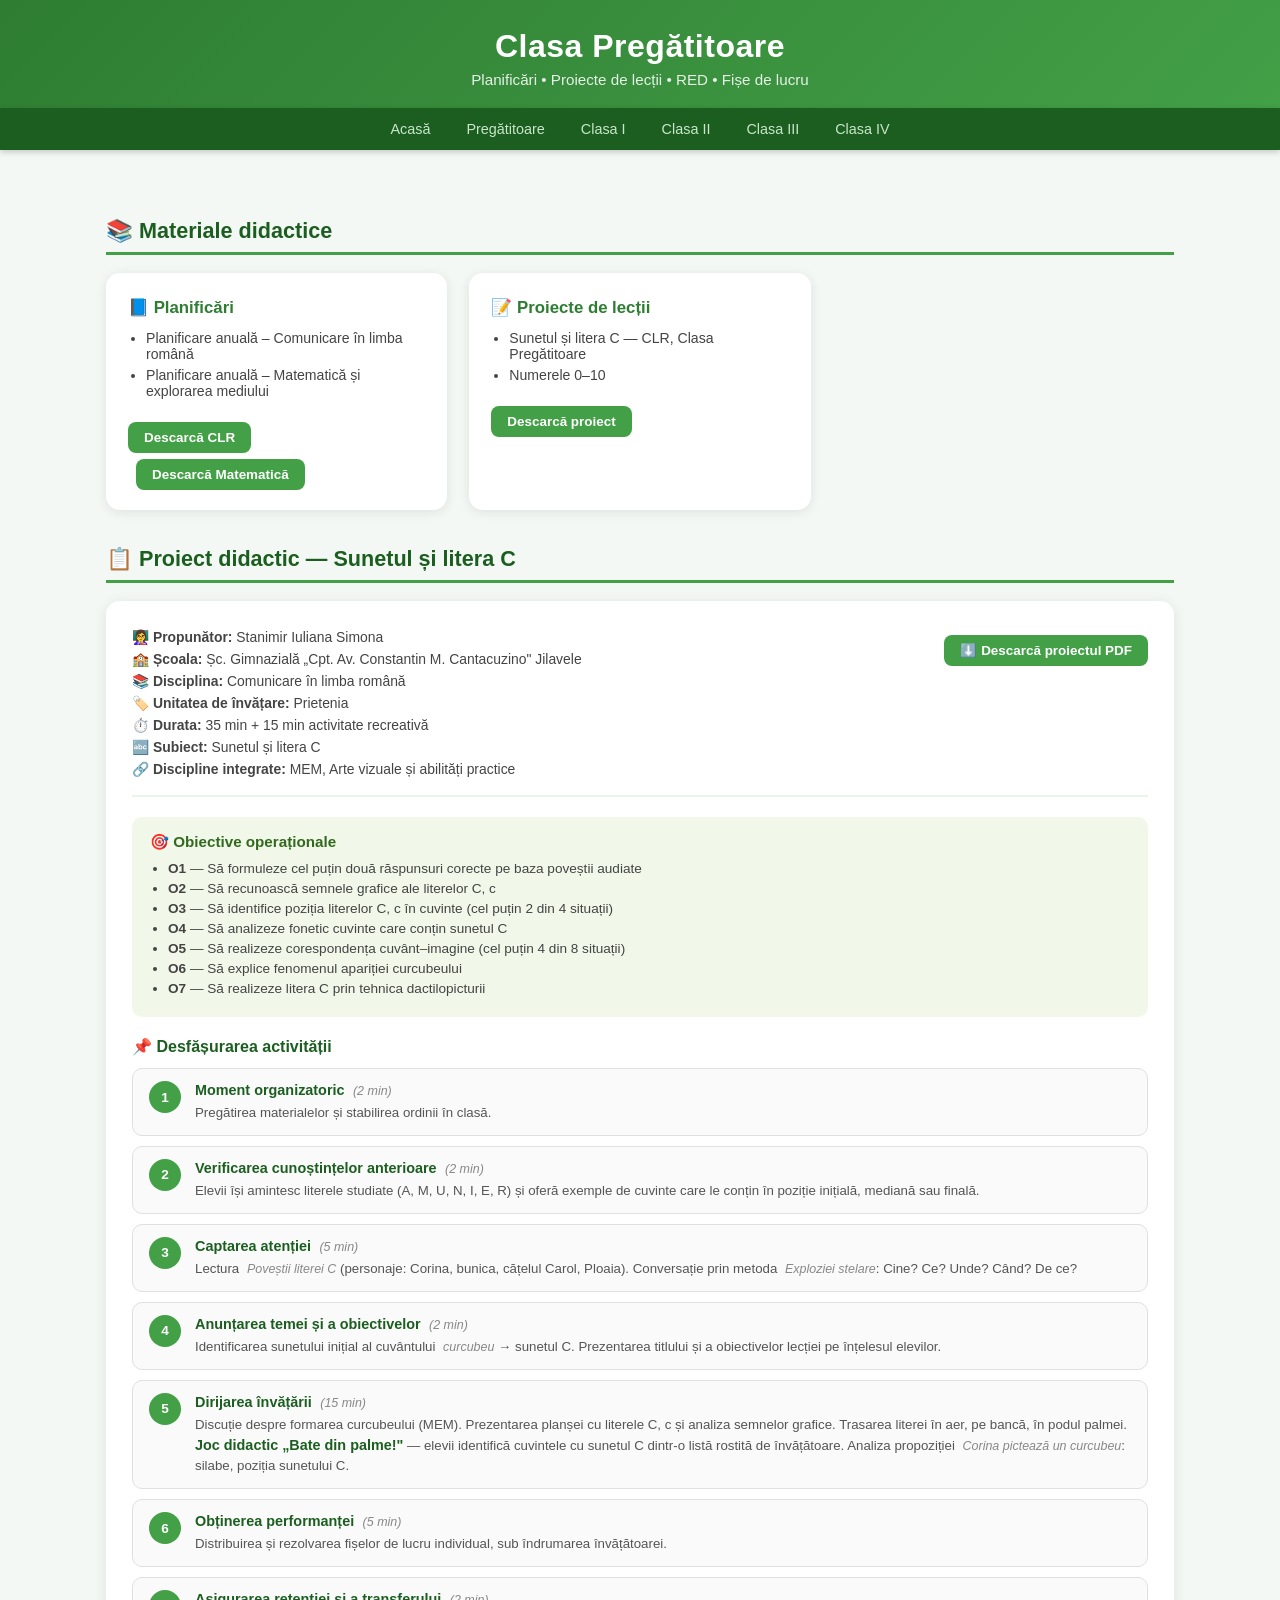
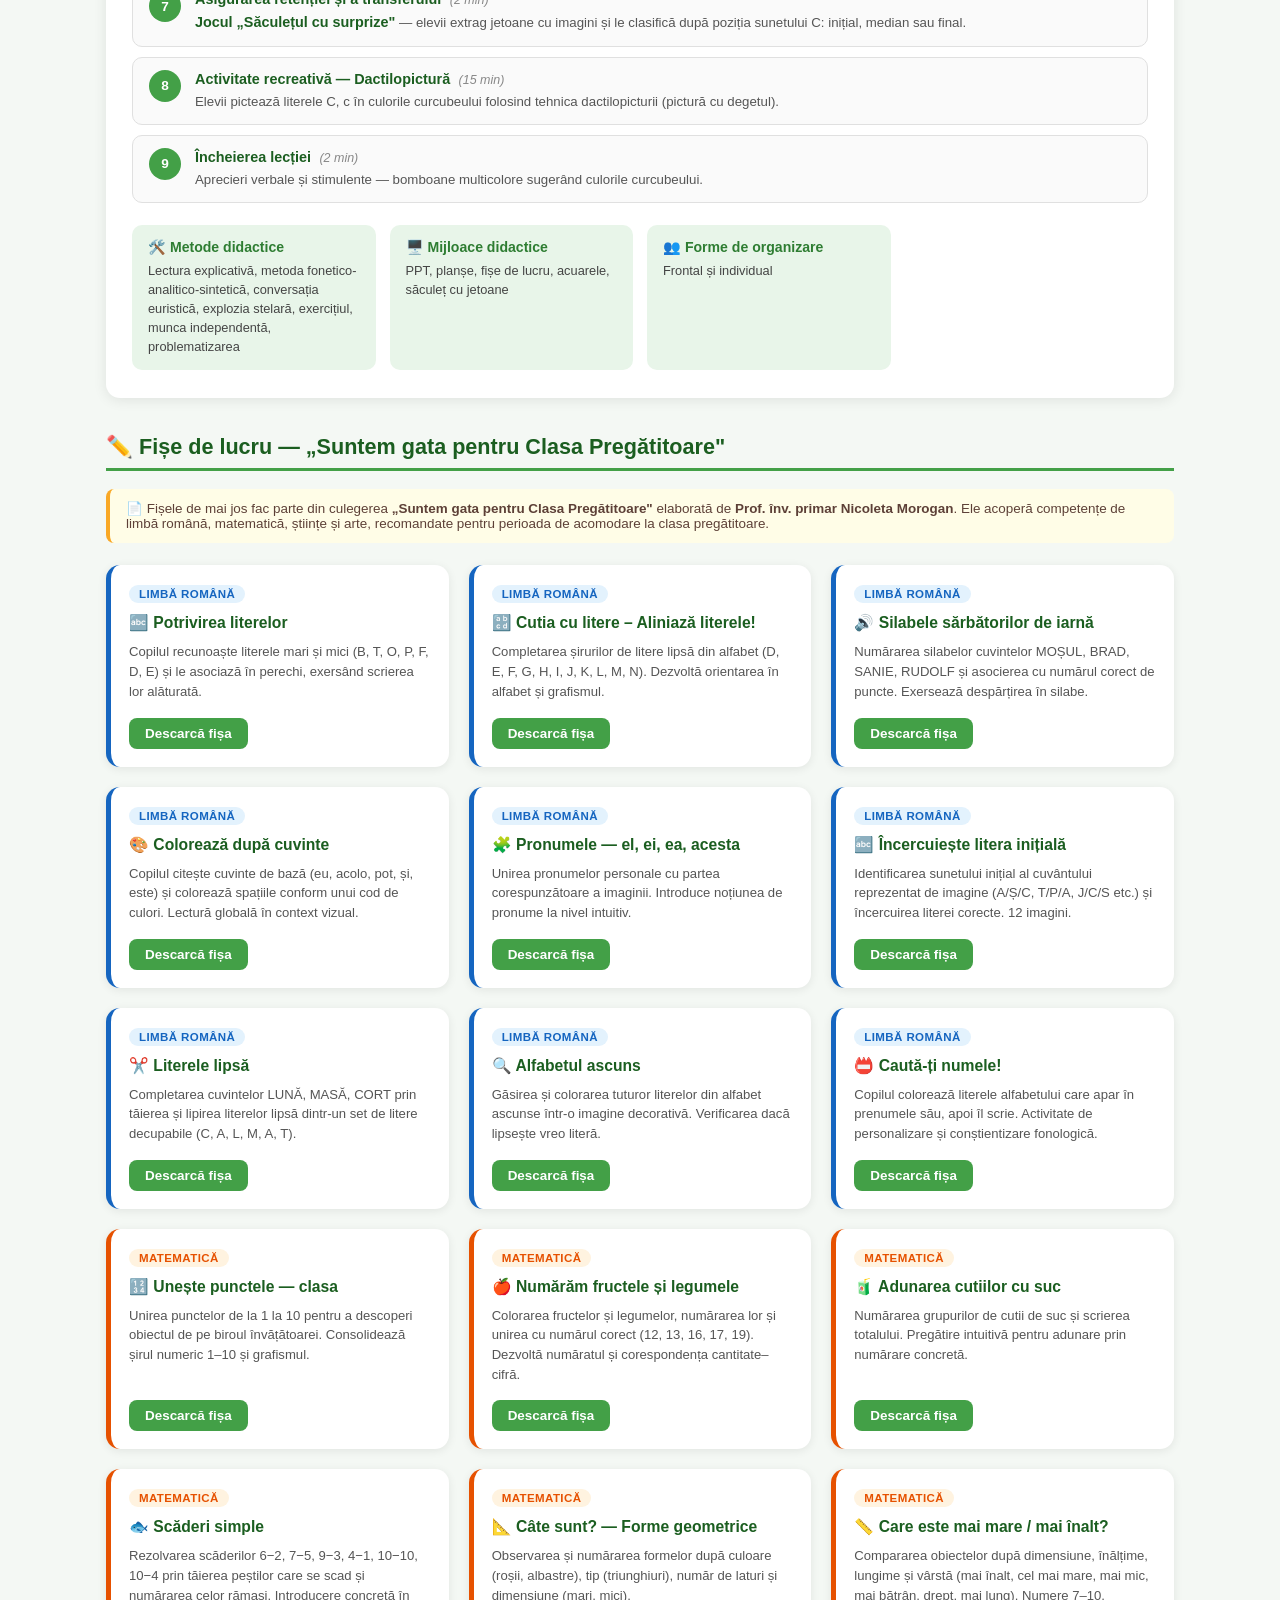
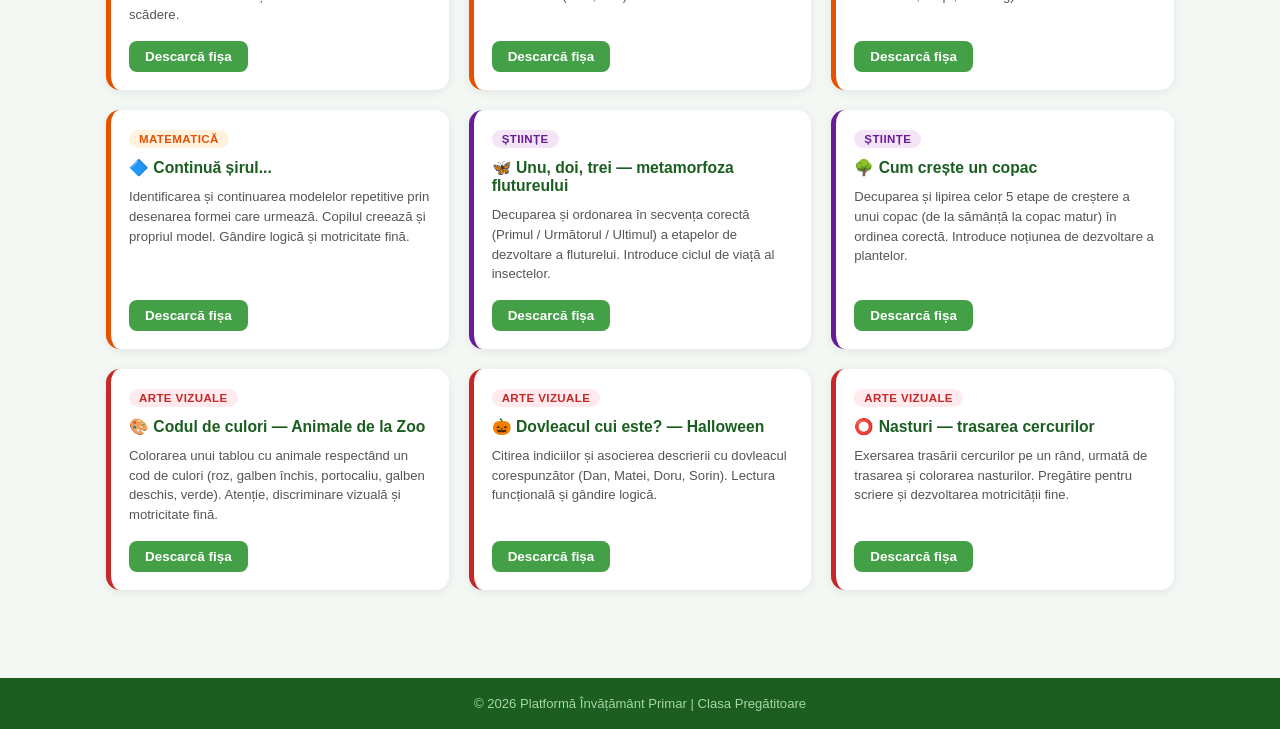
==== commit ac996f37: "Update print statement from 'Hello' to 'Goodbye'" ====
--- a/clasapregatitoare.html
+++ b/clasapregatitoare.html
@@ -237,7 +237,7 @@
         <li>Sunetul și litera C — CLR, Clasa Pregătitoare</li>
         <li>Numerele 0–10</li>
       </ul>
-      <a href="pdf/440409042-Plan-de-lectie-clasa-pregatitoare-doc.pdf" class="btn" download>Descarcă proiect</a>
+      <a href="pdf/proiect_de_lecție.pdf" class="btn" download>Descarcă proiect</a>
     </div>
 
   </div><!-- /.card-grid -->
@@ -250,15 +250,15 @@
 
     <div class="proiect-header">
       <div class="proiect-meta">
-        <span>👩‍🏫 <strong>Propunător:</strong> STANIMIR IULIANA SIMONA</span>
-        <span>🏫 <strong>Școala:</strong> Șc. Gimnazială „CPT. AV. CONSTANTIN M. CANTACUZINO", JILAVELE</span>
+        <span>👩‍🏫 <strong>Propunător:</strong> Stanimir Iuliana Simona</span>
+        <span>🏫 <strong>Școala:</strong> Șc. Gimnazială „Cpt. Av. Constantin M. Cantacuzino" Jilavele</span>
         <span>📚 <strong>Disciplina:</strong> Comunicare în limba română</span>
         <span>🏷️ <strong>Unitatea de învățare:</strong> Prietenia</span>
         <span>⏱️ <strong>Durata:</strong> 35 min + 15 min activitate recreativă</span>
         <span>🔤 <strong>Subiect:</strong> Sunetul și litera C</span>
         <span>🔗 <strong>Discipline integrate:</strong> MEM, Arte vizuale și abilități practice</span>
       </div>
-      <a href="pdf/440409042-Plan-de-lectie-clasa-pregatitoare-doc.pdf" class="btn" download>⬇️ Descarcă proiectul PDF</a>
+      <a href="pdf/proiect_de_lecție.pdf" class="btn" download>⬇️ Descarcă proiectul PDF</a>
     </div>
 
     <div class="proiect-obiective">
